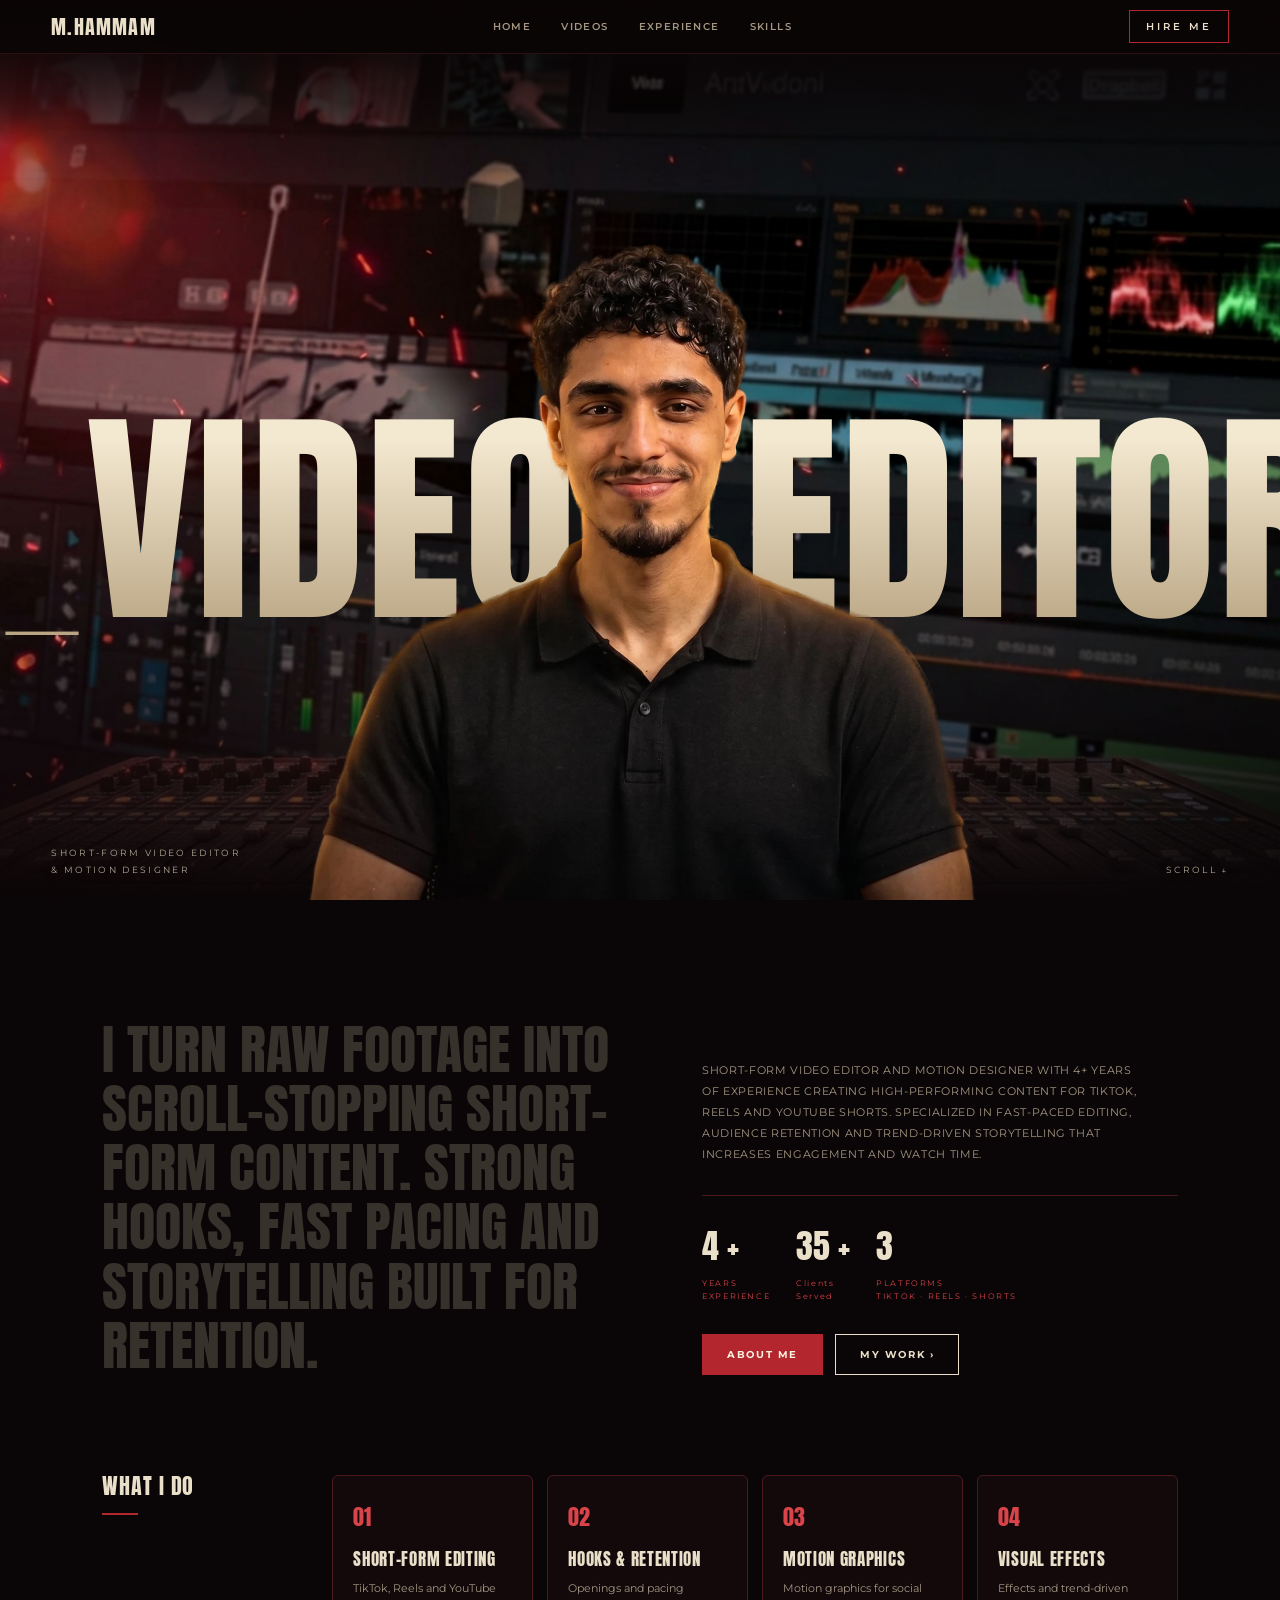
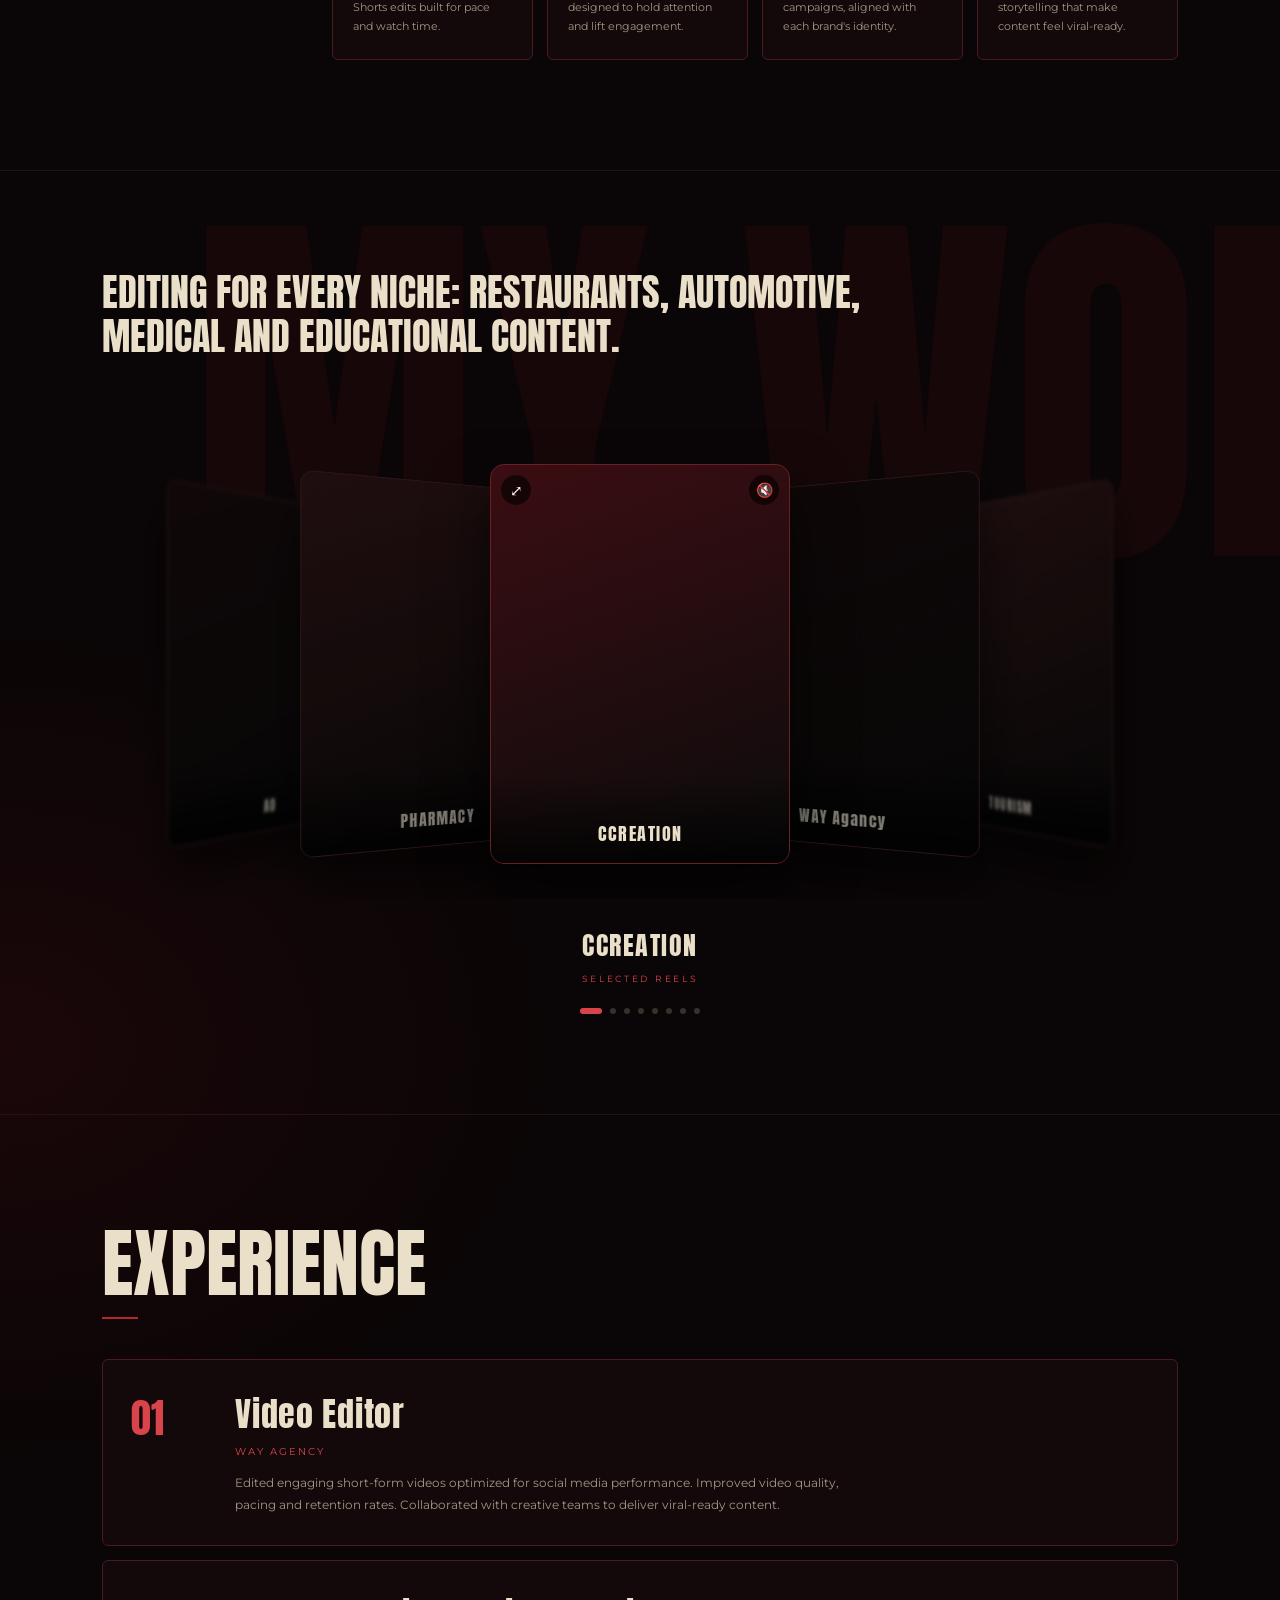
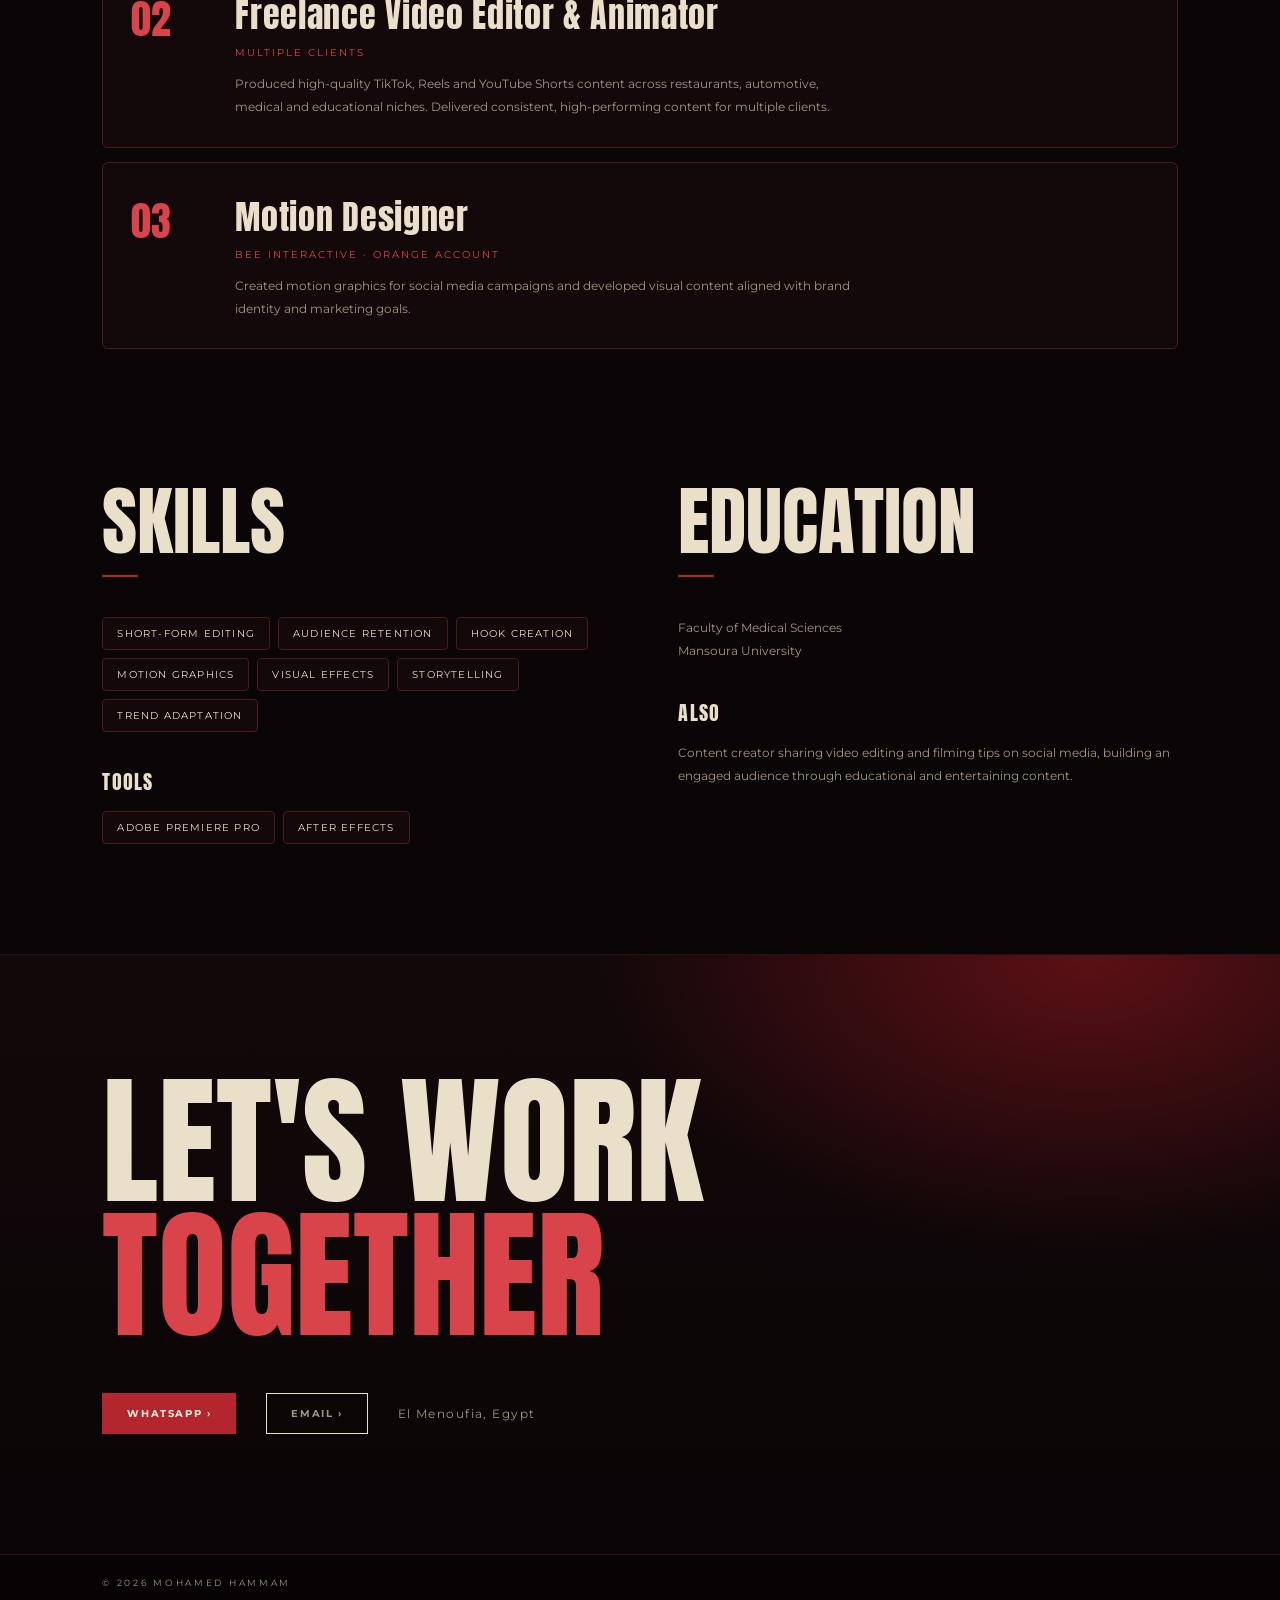
==== index.html @ 6ab86b55 "update" ====
<!DOCTYPE html>
<html lang="en">
<head>
<meta charset="utf-8">
<meta name="viewport" content="width=device-width, initial-scale=1, viewport-fit=cover">
<meta name="theme-color" content="#0a0506">
<title>Mohamed Hammam – Video Editor & Motion Designer</title>
<link rel="preconnect" href="https://fonts.googleapis.com">
<link rel="preconnect" href="https://fonts.gstatic.com" crossorigin>
<link rel="stylesheet" href="https://fonts.googleapis.com/css2?family=Montserrat:wght@400;600;700&display=swap">
<link rel="stylesheet" href="style.css">
</head>
<body>
<header id="hdr">
  <a class="logo" href="#home">M.HAMMAM</a>
  <nav id="nav"><a href="#home">HOME</a><a href="#videos">VIDEOS</a><a href="#experience">EXPERIENCE</a><a href="#skills">SKILLS</a></nav>
  <a class="book" href="#contact">HIRE ME</a>
  <button class="burger" id="burger" type="button" aria-label="Toggle menu" aria-expanded="false" aria-controls="nav"><span></span><span></span><span></span></button>
</header>

<section id="home" class="hero">
  <img class="hbg" src="assets/hero-bg.jpg" alt="" decoding="async">
  <div class="hv"></div>
  <div class="word back">_VIDEO...EDITOR</div>
  <img class="man" src="assets/hero-man.webp" alt="Mohamed Hammam" fetchpriority="high">
  <div class="hbot"><p>SHORT-FORM VIDEO EDITOR<br>&amp; MOTION DESIGNER</p><a href="#videos">SCROLL ↓</a></div>
</section>

<section class="about">
  <h2 class="stmt" id="stmt">I TURN RAW FOOTAGE INTO SCROLL-STOPPING SHORT-FORM CONTENT. STRONG HOOKS, FAST PACING AND STORYTELLING BUILT FOR RETENTION.</h2>
  <div class="aside">
    <p>Short-form video editor and motion designer with 4+ years of experience creating high-performing content for TikTok, Reels and YouTube Shorts. Specialized in fast-paced editing, audience retention and trend-driven storytelling that increases engagement and watch time.</p>
    <div class="stats"><div><b>4 +</b><span>YEARS<br>EXPERIENCE</span></div><div><b>35 +</b><span>Clients<br>Served</span></div><div><b>3</b><span>PLATFORMS<br>TIKTOK · REELS · SHORTS</span></div></div>
    <div class="btns"><a class="btn dark" href="#experience">ABOUT ME</a><a class="btn" href="#videos">MY WORK ›</a></div>
  </div>
</section>

<section class="what">
  <h2 class="h sm">WHAT I DO</h2>
  <div class="cards4">
    <div class="rv"><b>01</b><h3>SHORT-FORM EDITING</h3><p>TikTok, Reels and YouTube Shorts edits built for pace and watch time.</p></div>
    <div class="rv"><b>02</b><h3>HOOKS &amp; RETENTION</h3><p>Openings and pacing designed to hold attention and lift engagement.</p></div>
    <div class="rv"><b>03</b><h3>MOTION GRAPHICS</h3><p>Motion graphics for social campaigns, aligned with each brand's identity.</p></div>
    <div class="rv"><b>04</b><h3>VISUAL EFFECTS</h3><p>Effects and trend-driven storytelling that make content feel viral-ready.</p></div>
  </div>
</section>

<section id="videos" class="works">
  <div class="ghost g2" id="ghost2">MY WORKS MY WORKS</div>
  <div class="intro"><p class="big">EDITING FOR EVERY NICHE: RESTAURANTS, AUTOMOTIVE, MEDICAL AND EDUCATIONAL CONTENT.</p></div>
  <div class="stage" id="stage"></div>
  <div class="cap"><h3 id="cTitle"></h3><span>SELECTED REELS</span></div>
  <div class="dots" id="dots"></div>
</section>

<section id="experience" class="exp">
  <h2 class="h">EXPERIENCE</h2>
  <article class="rv"><b>01</b><div><h3>Video Editor</h3><em>Way Agency</em><p>Edited engaging short-form videos optimized for social media performance. Improved video quality, pacing and retention rates. Collaborated with creative teams to deliver viral-ready content.</p></div></article>
  <article class="rv"><b>02</b><div><h3>Freelance Video Editor &amp; Animator</h3><em>Multiple clients</em><p>Produced high-quality TikTok, Reels and YouTube Shorts content across restaurants, automotive, medical and educational niches. Delivered consistent, high-performing content for multiple clients.</p></div></article>
  <article class="rv"><b>03</b><div><h3>Motion Designer</h3><em>Bee Interactive · Orange Account</em><p>Created motion graphics for social media campaigns and developed visual content aligned with brand identity and marketing goals.</p></div></article>
</section>

<section id="skills" class="skills">
  <div class="col rv"><h2 class="h">SKILLS</h2><div class="chips"><span>Short-form Editing</span><span>Audience Retention</span><span>Hook Creation</span><span>Motion Graphics</span><span>Visual Effects</span><span>Storytelling</span><span>Trend Adaptation</span></div>
  <h3 class="sub">TOOLS</h3><div class="chips"><span>Adobe Premiere Pro</span><span>After Effects</span></div></div>
  <div class="col rv"><h2 class="h">EDUCATION</h2><p>Faculty of Medical Sciences<br>Mansoura University</p><h3 class="sub">ALSO</h3><p>Content creator sharing video editing and filming tips on social media, building an engaged audience through educational and entertaining content.</p></div>
</section>

<section id="contact" class="contact">
  <h2 class="mega">LET'S WORK<br><em>TOGETHER</em></h2>
  <div class="links"><a class="btn dark" href="https://wa.me/201019810215?text=Hello%20Mohamed%2C%20I%20saw%20your%20portfolio%20and%20I%27d%20like%20to%20work%20with%20you." target="_blank" rel="noopener">WHATSAPP ›</a><a class="btn" href="mailto:medo.hamam2004@gmail.com?subject=Video%20editing%20project">EMAIL ›</a><span>El Menoufia, Egypt</span></div>
</section>
<footer>© 2026 MOHAMED HAMMAM</footer>
<div class="lb" id="lb"><button class="lbx" id="lbx" aria-label="Close">✕</button><video id="lbv" controls playsinline></video></div>
<script src="script.js"></script>
</body>
</html>
---- style.css ----
@font-face{font-family:"Anton";src:url(assets/fonts/Anton-Regular.ttf) format("truetype");font-display:swap}
@font-face{font-family:"Playfair Display";font-style:italic;font-weight:400 900;src:url(assets/fonts/PlayfairDisplay-Italic.ttf) format("truetype");font-display:swap}
:root{--bg:#0a0506;--panel:#13090b;--line:#4a1a1f;--ink:#eadfc8;--mut:#a39682;--acc:#b3262e;--acc2:#d9444b;--f:"Anton","Impact","Arial Narrow",sans-serif;--s:"Playfair Display",Georgia,serif;--b:"Montserrat","Helvetica Neue",Arial,sans-serif;--pad:clamp(20px,8vw,160px);--hh:54px;color-scheme:dark}
*{box-sizing:border-box;margin:0}
html{scroll-behavior:smooth;scroll-padding-top:var(--hh);-webkit-text-size-adjust:100%;text-size-adjust:100%}
body{background:radial-gradient(900px 520px at 100% 0,#2a0709,transparent 70%),radial-gradient(800px 600px at 0 55%,#1b0709,transparent 70%),var(--bg);color:var(--ink);font-family:var(--b);overflow-x:hidden;-webkit-tap-highlight-color:transparent}
a{color:inherit;text-decoration:none}
button{font:inherit;color:inherit}

/* ---------- header ---------- */
header{position:fixed;top:0;left:0;right:0;z-index:50;height:var(--hh);padding:0 max(4vw,env(safe-area-inset-right)) 0 max(4vw,env(safe-area-inset-left));display:flex;align-items:center;justify-content:space-between;background:#0a0506cc;-webkit-backdrop-filter:blur(8px);backdrop-filter:blur(8px);border-bottom:1px solid #2a1013;font-size:10px;letter-spacing:.14em;font-weight:600}
.logo{font:20px var(--f);letter-spacing:.06em;white-space:nowrap}
header nav{display:flex;gap:30px}
nav a{color:var(--mut);transition:color .3s}nav a:hover{color:var(--ink)}
.book{padding:9px 16px;border:1px solid var(--acc);letter-spacing:.3em;white-space:nowrap;transition:.3s}.book:hover{background:var(--acc)}
.burger{display:none;position:relative;width:40px;height:40px;margin-left:10px;background:none;border:1px solid var(--line);border-radius:4px;cursor:pointer}
.burger span{position:absolute;left:10px;right:10px;height:2px;background:var(--ink);transition:transform .3s,opacity .3s,top .3s}
.burger span:nth-child(1){top:13px}.burger span:nth-child(2){top:19px}.burger span:nth-child(3){top:25px}
header.open .burger span:nth-child(1){top:19px;transform:rotate(45deg)}
header.open .burger span:nth-child(2){opacity:0}
header.open .burger span:nth-child(3){top:19px;transform:rotate(-45deg)}

/* ---------- hero ---------- */
.hero{
  position:relative;
  height:100vh;height:100svh;
  min-height:600px;min-height:min(600px,100svh);
  overflow:hidden;
  background:var(--bg);
  display:flex;justify-content:center;align-items:flex-end;
}
.hbg{
  position:absolute;left:0;right:0;bottom:0;
  width:100%;height:100%;
  object-fit:cover;object-position:center bottom;
  z-index:0;
  -webkit-mask-image:linear-gradient(transparent 0,#000 16%);
  mask-image:linear-gradient(transparent 0,#000 16%);
}
.man{
  position:absolute;left:50%;transform:translateX(-50%);bottom:0;
  max-height:89vh;max-height:89svh;
  width:auto;max-width:95vw;
  object-fit:contain;
  z-index:3;
}
.hv{position:absolute;inset:0;z-index:1;background:linear-gradient(180deg,#0a0506d9 0,transparent 24%,transparent 68%,var(--bg) 100%)}
.word{position:absolute;left:0;right:0;top:45%;text-align:center;font:clamp(44px,18vw,280px)/1 var(--f);white-space:nowrap;letter-spacing:.01em;-webkit-background-clip:text;background-clip:text;color:transparent;user-select:none;will-change:transform}
.word.back{z-index:2;opacity:1;background-image:linear-gradient(180deg,#f3e8d0 15%,#b9a583)}
.pf{position:absolute;z-index:5;left:10%;top:39%;font:italic 500 clamp(24px,5vw,68px)/1 var(--s);color:var(--ink);text-shadow:0 2px 20px #000a}
.yr{position:absolute;z-index:5;left:0;right:0;bottom:5%;text-align:center;font:clamp(28px,4.4vw,60px) var(--f);letter-spacing:.14em;color:var(--acc2);text-shadow:0 2px 20px #000}
.topline{position:absolute;z-index:5;top:76px;left:4vw;right:4vw;display:flex;align-items:center;gap:18px;font-size:9px;letter-spacing:.28em;color:#eadfc8bb}
.topline i{flex:1;height:1px;background:linear-gradient(90deg,#b3262e88,#b3262e22)}
.topline b{display:inline-block;width:6px;height:6px;margin-left:8px;border-radius:50%;background:var(--acc2);box-shadow:0 0 10px var(--acc2)}
.hbot{position:absolute;z-index:5;left:max(4vw,env(safe-area-inset-left));right:max(4vw,env(safe-area-inset-right));bottom:max(22px,env(safe-area-inset-bottom));display:flex;justify-content:space-between;align-items:flex-end;gap:16px;font-size:9px;line-height:1.9;letter-spacing:.26em;color:#eadfc8bb;text-shadow:0 1px 10px #000}

/* ---------- about ---------- */
.about{display:grid;grid-template-columns:1.1fr 1fr;gap:6vw;padding:120px var(--pad) 100px;align-items:end}
.stmt{font:clamp(28px,4.2vw,56px)/1.1 var(--f);text-transform:uppercase;overflow-wrap:break-word}
.stmt span{color:#eadfc833;transition:color .35s}.stmt span.on{color:var(--ink)}.stmt span.lead{color:var(--acc2)}
.aside p{font-size:11px;line-height:1.9;letter-spacing:.06em;max-width:440px;color:var(--mut);text-transform:uppercase}
.stats{display:flex;flex-wrap:wrap;gap:20px 26px;margin-top:30px;padding-top:24px;border-top:1px solid var(--line)}
.stats b{display:block;font:34px var(--f);color:var(--ink)}
.stats span{display:block;margin-top:6px;font-size:8px;line-height:1.7;letter-spacing:.2em;color:var(--acc2)}
.btns{display:flex;gap:12px;margin-top:30px;flex-wrap:wrap}
.btn{display:inline-block;padding:13px 24px;border:1px solid var(--ink);font-size:10px;font-weight:700;letter-spacing:.16em;transition:.3s}
.btn.dark{background:var(--acc);border-color:var(--acc);color:#fbf3e2}.btn:hover{background:var(--acc2);border-color:var(--acc2);color:#fbf3e2}

/* ---------- what i do ---------- */
.what{display:grid;grid-template-columns:200px 1fr;gap:30px;padding:0 var(--pad) 110px;align-items:start}
.cards4{display:grid;grid-template-columns:repeat(4,1fr);gap:14px}
.cards4>div{padding:24px 20px;background:var(--panel);border:1px solid var(--line);border-radius:6px}
.cards4 b{font:22px var(--f);color:var(--acc2)}
.cards4 h3{margin:16px 0 10px;font:17px/1.2 var(--f);letter-spacing:.04em}
.cards4 p{font-size:11px;line-height:1.7;color:var(--mut)}

/* ---------- works / reels ---------- */
.works{position:relative;padding:100px 0;overflow:hidden;border-top:1px solid #2a1013}
.ghost{position:absolute;left:0;top:30px;white-space:nowrap;font:clamp(180px,30vw,420px)/1 var(--f);color:#b3262e14;pointer-events:none;will-change:transform}
.intro{position:relative;padding:0 var(--pad)}
.big{max-width:760px;font:clamp(22px,3vw,38px)/1.15 var(--f)}
.stage{--w:clamp(200px,58vw,300px);position:relative;width:100%;height:calc(var(--w)*1.3334 + 70px);margin-top:70px;perspective:1100px;overflow:hidden;touch-action:pan-y;user-select:none;-webkit-user-select:none;cursor:grab}
.card{position:absolute;left:50%;top:50%;width:var(--w);aspect-ratio:3/4;border-radius:14px;overflow:hidden;border:1px solid #6a1f25;box-shadow:0 30px 60px #000a;transition:transform .85s cubic-bezier(.2,.8,.2,1),opacity .6s,filter .6s;will-change:transform}
.card video{position:absolute;inset:0;width:100%;height:100%;object-fit:cover;background:#1a0b0d;pointer-events:none}
.card .ttl{position:absolute;inset:auto 0 0;padding:48px 14px 16px;background:linear-gradient(transparent,#000c);color:var(--ink);font:18px var(--f);letter-spacing:.08em;text-align:center}
.snd{position:absolute;right:10px;top:10px;width:30px;height:30px;border-radius:50%;background:#0009;display:grid;place-items:center;font-size:14px;opacity:0;transition:.3s}
.card.on .snd{opacity:1}
.xbtn{position:absolute;left:10px;top:10px;z-index:4;width:30px;height:30px;border:0;border-radius:50%;background:#0009;color:#fff;font-size:15px;cursor:pointer;display:grid;place-items:center;opacity:0;pointer-events:none;transition:.3s}
.xbtn:hover{background:var(--acc)}.card.on .xbtn{opacity:1;pointer-events:auto}
.cap{text-align:center;margin-top:26px;padding:0 var(--pad)}.cap h3{font:26px var(--f);letter-spacing:.06em}.cap span{display:block;margin-top:8px;font-size:9px;letter-spacing:.3em;color:var(--acc2)}
.dots{display:flex;gap:8px;justify-content:center;margin-top:24px;flex-wrap:wrap;padding:0 var(--pad)}
.dots i{position:relative;width:6px;height:6px;border-radius:50%;background:#eadfc833;cursor:pointer;transition:.4s}.dots i.on{background:var(--acc2);width:22px;border-radius:6px}
.dots i::after{content:"";position:absolute;inset:-12px -4px} /* bigger tap area */
.lb{position:fixed;inset:0;z-index:100;background:#050203f2;display:none;align-items:center;justify-content:center;padding:24px}
.lb.open{display:flex;animation:lbin .3s}
@keyframes lbin{from{opacity:0}to{opacity:1}}
.lb video{max-width:94vw;max-height:88vh;max-height:88dvh;border-radius:12px;background:#000;box-shadow:0 30px 80px #000}
.lbx{position:absolute;top:max(18px,env(safe-area-inset-top));right:max(22px,env(safe-area-inset-right));width:40px;height:40px;border-radius:50%;border:1px solid #eadfc866;background:#0006;color:#fff;font-size:18px;cursor:pointer;z-index:2}
.lbx:hover{background:var(--acc);border-color:var(--acc)}

/* ---------- sections ---------- */
.h{font:clamp(34px,6vw,76px)/1 var(--f);margin-bottom:40px}
.h::after{content:"";display:block;width:36px;height:2px;margin-top:16px;background:var(--acc)}
.h.sm{font-size:22px;letter-spacing:.04em;margin:0}
.exp{padding:110px var(--pad) 60px;border-top:1px solid #2a1013}
.exp article{display:grid;grid-template-columns:84px 1fr;gap:20px;padding:28px;margin-bottom:14px;background:var(--panel);border:1px solid var(--line);border-radius:6px}
.exp b{font:40px var(--f);color:var(--acc2)}
.exp h3{font:clamp(22px,3vw,34px) var(--f);letter-spacing:.02em}
.exp em{display:block;margin:6px 0 14px;font-style:normal;font-size:10px;letter-spacing:.2em;color:var(--acc2);text-transform:uppercase}
.exp p,.skills p{font-size:12px;line-height:1.9;max-width:620px;color:var(--mut)}
.skills{display:grid;grid-template-columns:1fr 1fr;gap:6vw;padding:60px var(--pad) 110px}
.sub{font:20px var(--f);margin:34px 0 14px;letter-spacing:.06em}
.chips{display:flex;flex-wrap:wrap;gap:8px}.chips span{padding:9px 14px;background:var(--panel);border:1px solid var(--line);border-radius:4px;font-size:10px;letter-spacing:.12em;text-transform:uppercase}
.contact{padding:120px var(--pad);background:radial-gradient(700px 420px at 85% 0,#5c1015,transparent 70%),linear-gradient(#12080a,#0a0506);border-top:1px solid #2a1013}
.mega{font:clamp(48px,11vw,160px)/.95 var(--f)}.mega em{font-style:normal;color:var(--acc2)}
.links{display:flex;flex-wrap:wrap;gap:14px 30px;align-items:center;margin-top:50px;font-size:12px;letter-spacing:.12em;color:var(--mut)}
footer{padding:22px var(--pad);padding-bottom:max(22px,env(safe-area-inset-bottom));background:#070304;color:var(--mut);font-size:9px;letter-spacing:.3em;border-top:1px solid #2a1013}
.rv{opacity:0;transform:translateY(30px);transition:opacity .9s,transform .9s}.rv.in{opacity:1;transform:none}

/* ---------- large screens ---------- */
@media(min-width:1600px){
  .stage{--w:340px}
}

/* ---------- laptops / small desktops ---------- */
@media(max-width:1200px){
  .what{grid-template-columns:1fr;gap:24px;padding-bottom:90px}
  .cards4{grid-template-columns:repeat(2,1fr)}
}

/* ---------- iPad / phones: bigger person, word behind him (JS fine-tunes size & position) ---------- */
@media(max-width:1100px){
  .word{top:56%;font-size:15vw}
  .man{max-width:none;max-height:none;height:70svh;width:auto}
  /* soft fade at the very bottom so the small text stays readable over the person */
  .hero::after{content:"";position:absolute;left:0;right:0;bottom:0;height:22%;z-index:4;pointer-events:none;background:linear-gradient(transparent,#0a0506cc)}
}

/* ---------- tablets ---------- */
@media(max-width:900px){
  header nav{gap:22px}
  .about{grid-template-columns:1fr;gap:40px;padding-top:90px;padding-bottom:80px}
  .aside p{max-width:560px}
  .skills{grid-template-columns:1fr;gap:20px}
  .works{padding:80px 0}
  .exp{padding-top:90px}
  .contact{padding-top:90px;padding-bottom:90px}
}

/* ---------- phones ---------- */
@media(max-width:700px){
  :root{--hh:56px}
  header{font-size:10px}
  .burger{display:block}
  .book{margin-left:auto;padding:9px 12px;letter-spacing:.2em}
  header nav{
    position:absolute;top:100%;left:0;right:0;
    flex-direction:column;gap:0;
    padding:6px 0 12px;
    background:#0a0506f7;border-bottom:1px solid #2a1013;
    opacity:0;visibility:hidden;transform:translateY(-8px);
    transition:opacity .25s,transform .25s,visibility .25s;
  }
  header.open nav{opacity:1;visibility:visible;transform:none}
  header nav a{padding:16px 6vw;font-size:12px;letter-spacing:.2em;border-bottom:1px solid #1d0c0f}
  header nav a:last-child{border-bottom:0}
  .hbot{letter-spacing:.14em;font-size:10px}
  .about{padding-top:70px;padding-bottom:60px}
  .aside p{font-size:12px}
  .stats span{font-size:9px}
  .btn{padding:15px 22px;font-size:11px}
  .what{padding-bottom:70px}
  .cards4 p{font-size:12px}
  .works{padding:70px 0}
  .stage{margin-top:44px;height:calc(var(--w)*1.3334 + 50px)}
  .cap h3{font-size:22px}
  .exp{padding-top:70px}
  .exp article{grid-template-columns:44px 1fr;gap:12px;padding:20px}
  .exp b{font-size:30px}
  .exp p,.skills p{font-size:13px}
  .exp em{letter-spacing:.14em}
  .chips span{font-size:10px;padding:8px 12px}
  .skills{padding-top:40px;padding-bottom:80px}
  .contact{padding-top:70px;padding-bottom:70px}
  .links{margin-top:36px}
  .lb{padding:12px}
}

/* ---------- small phones ---------- */
@media(max-width:420px){
  .logo{font-size:18px}
  .book{letter-spacing:.14em;padding:8px 10px}
  .stats{gap:18px}
  .stats b{font-size:30px}
  .stats span{letter-spacing:.14em}
  .cards4>div{padding:20px 16px}
  .hbot a{display:none}
}

/* ---------- phones in landscape (short screens) ---------- */
@media(max-height:500px) and (orientation:landscape){
  .hero{height:auto;min-height:100svh}
  .about{padding-top:80px}
}

/* ---------- touch screens ---------- */
@media(pointer:coarse){
  .xbtn,.snd{width:38px;height:38px;font-size:16px}
}

@media(prefers-reduced-motion:reduce){*{transition:none!important;scroll-behavior:auto!important}.rv{opacity:1;transform:none}}
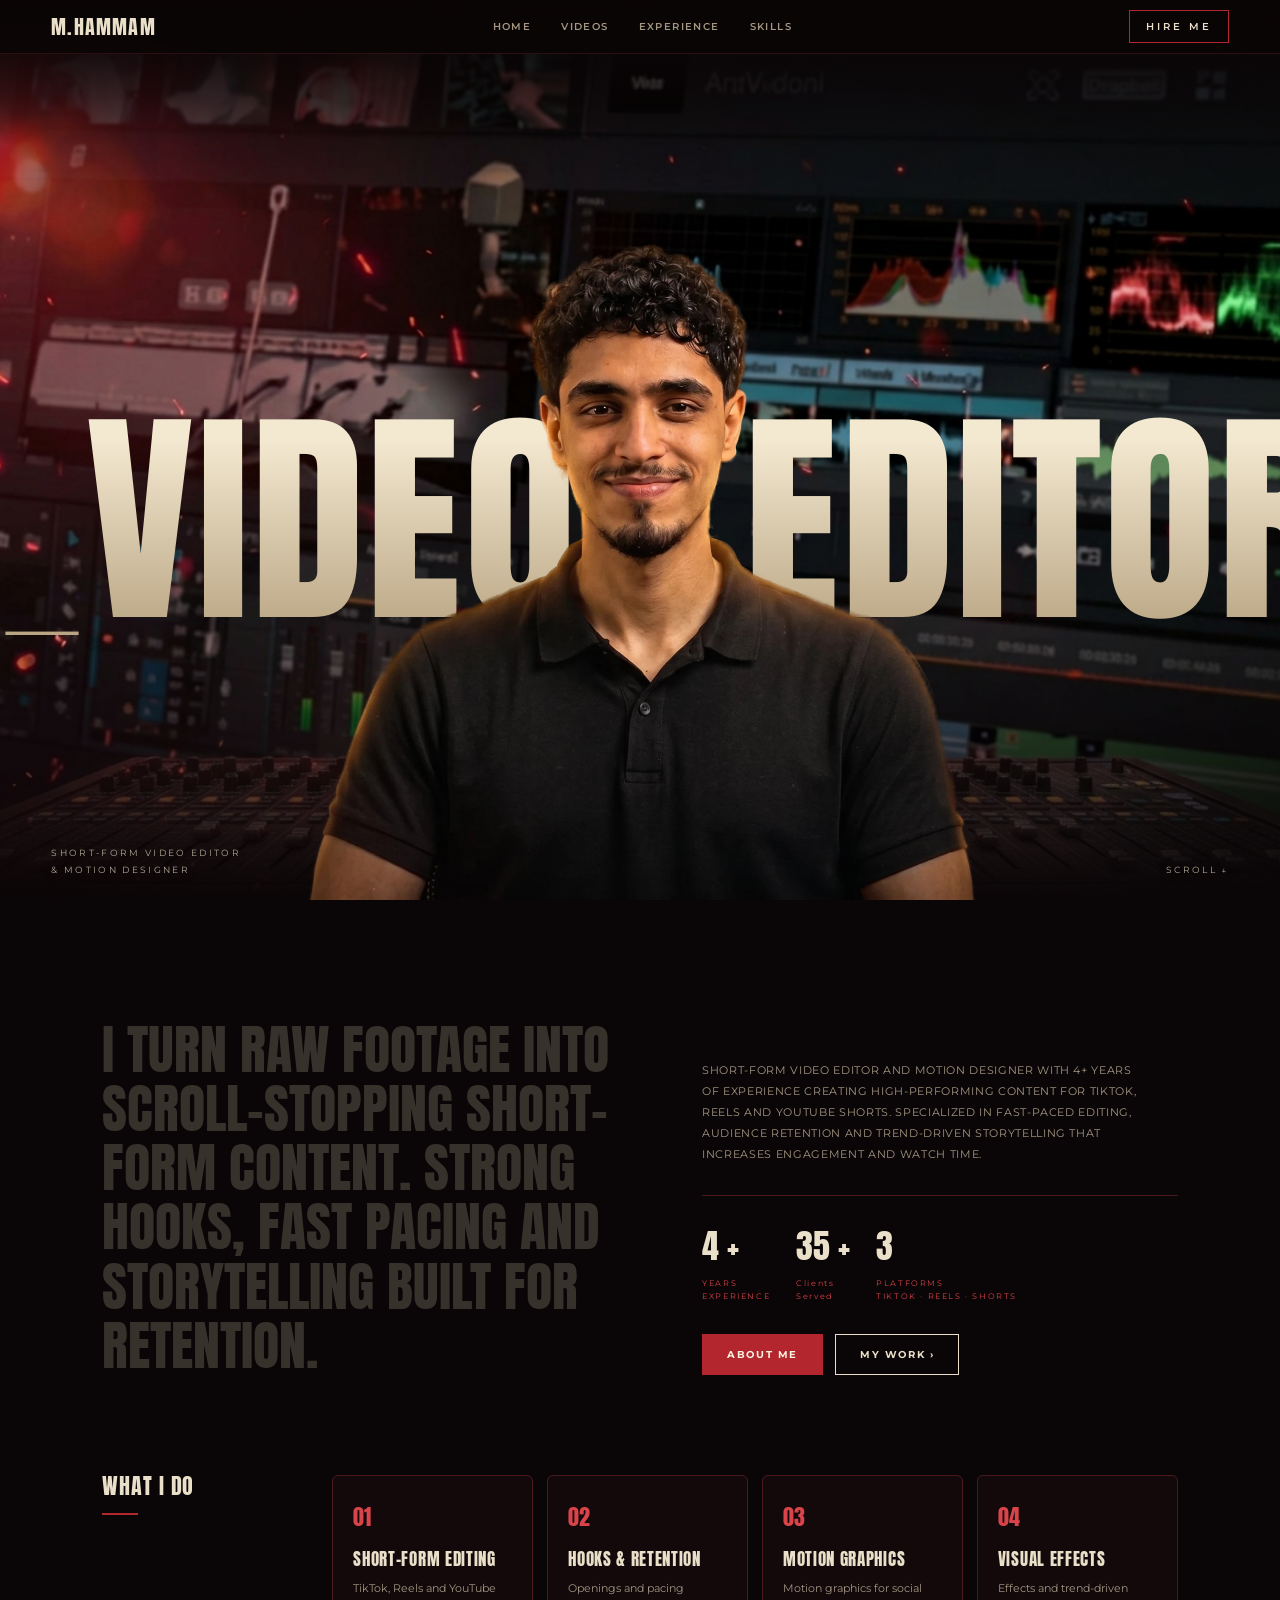
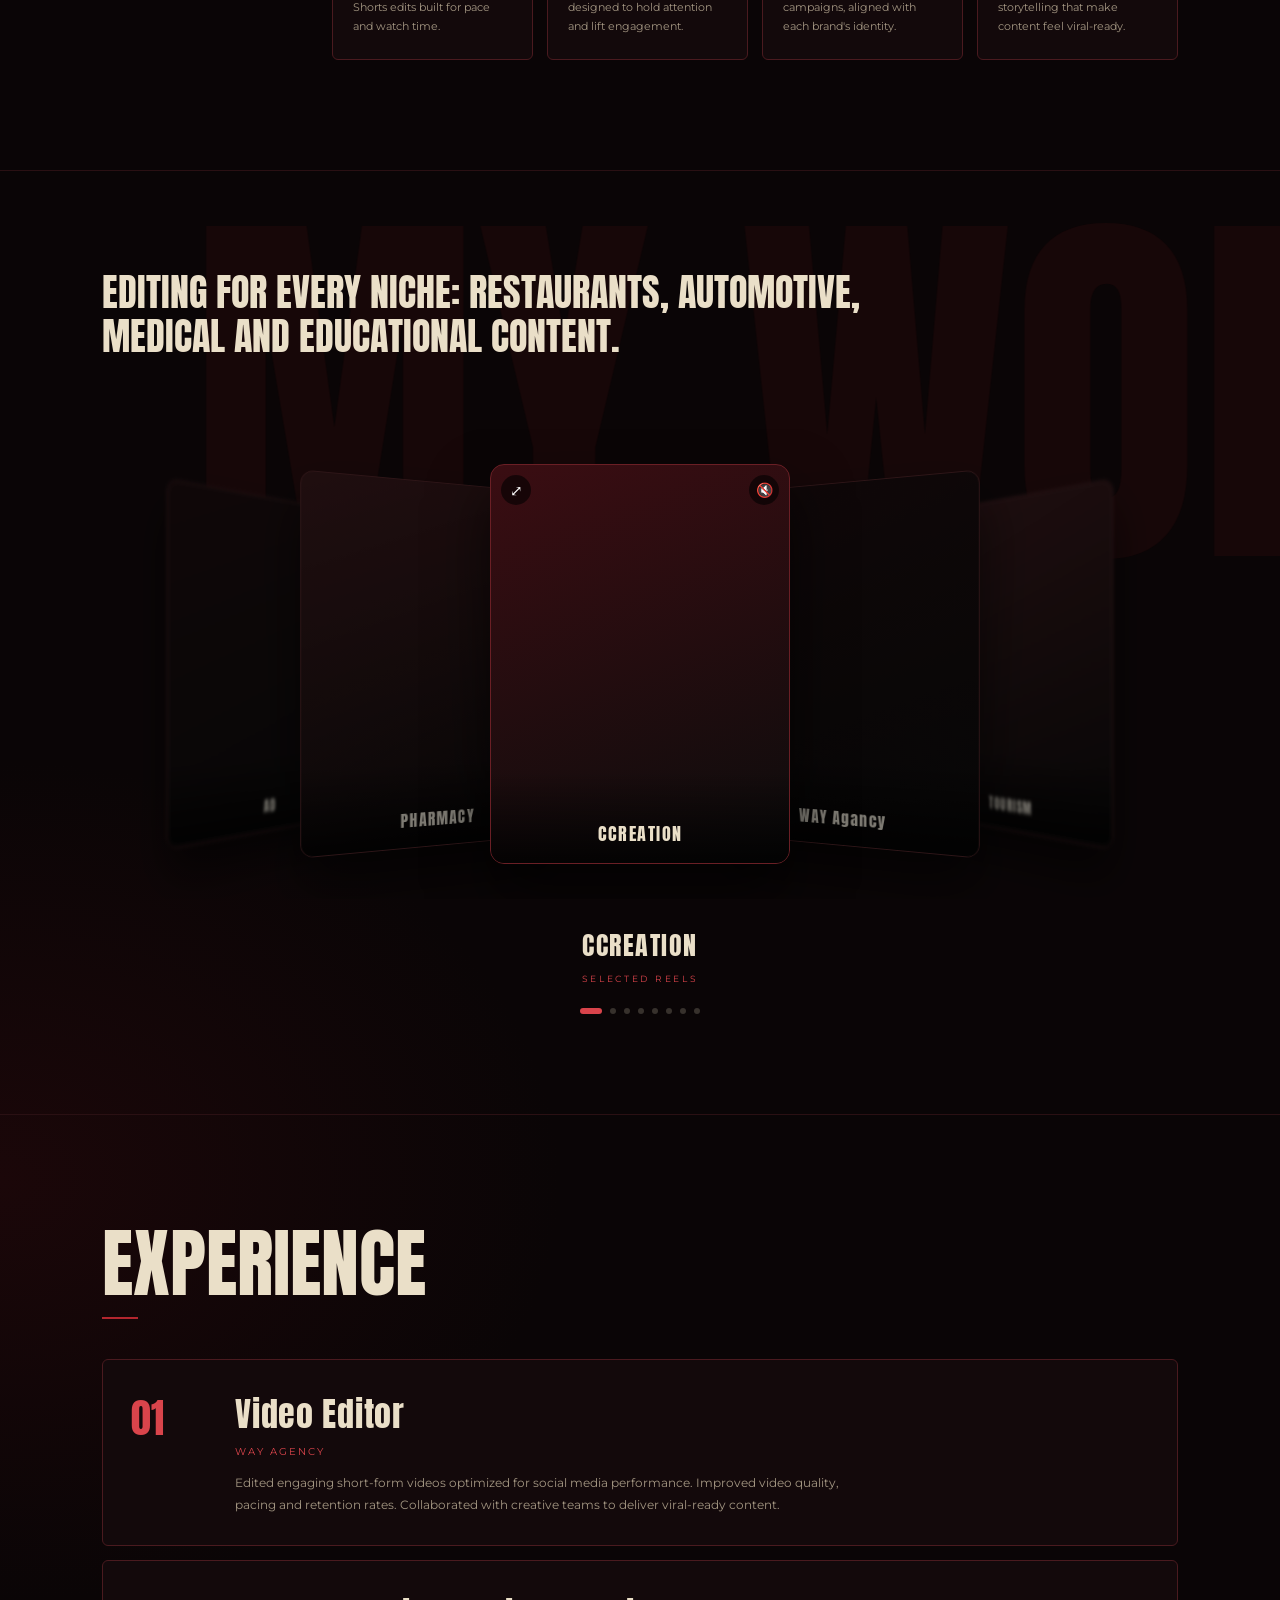
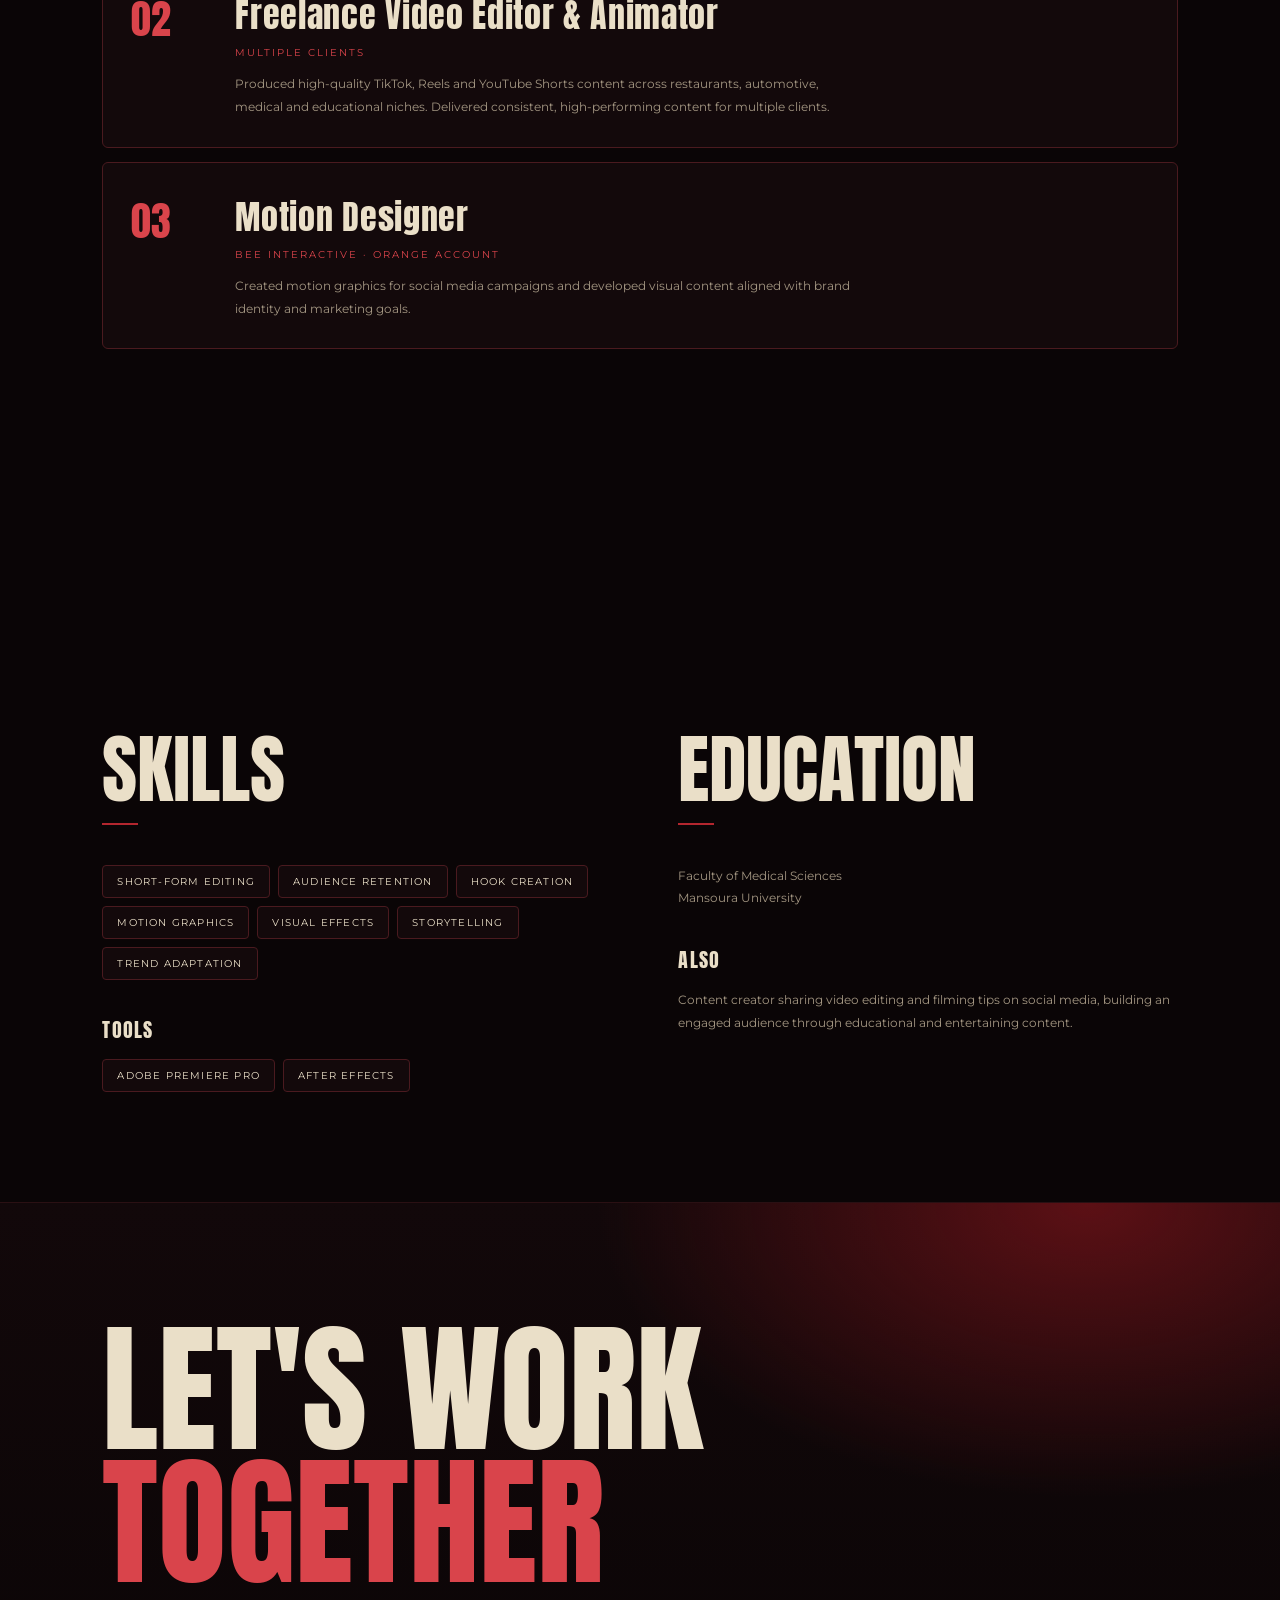
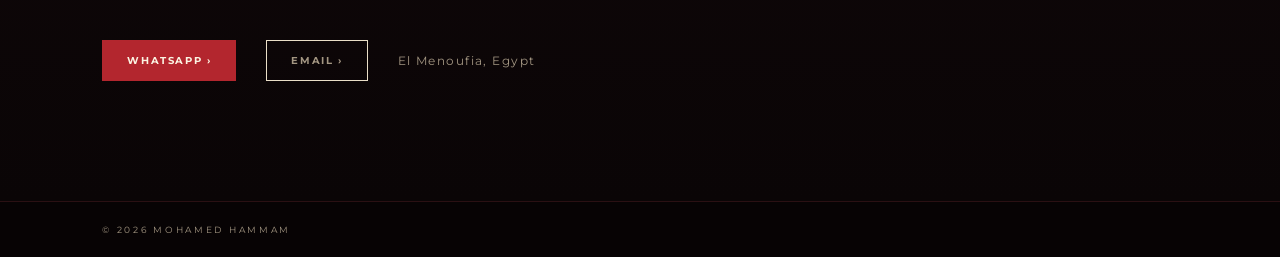
==== commit 32a9fa7d: "Update index.html" ====
--- a/index.html
+++ b/index.html
@@ -58,6 +58,11 @@
   <article class="rv"><b>01</b><div><h3>Video Editor</h3><em>Way Agency</em><p>Edited engaging short-form videos optimized for social media performance. Improved video quality, pacing and retention rates. Collaborated with creative teams to deliver viral-ready content.</p></div></article>
   <article class="rv"><b>02</b><div><h3>Freelance Video Editor &amp; Animator</h3><em>Multiple clients</em><p>Produced high-quality TikTok, Reels and YouTube Shorts content across restaurants, automotive, medical and educational niches. Delivered consistent, high-performing content for multiple clients.</p></div></article>
   <article class="rv"><b>03</b><div><h3>Motion Designer</h3><em>Bee Interactive · Orange Account</em><p>Created motion graphics for social media campaigns and developed visual content aligned with brand identity and marketing goals.</p></div></article>
+  <article class="rv"><b>04</b><div><h3>Video Editor</h3><em>Al-Mashreq United</em><p>One-Year Experience: Worked as a Video Editor at Al-Mashreq United, executing diverse projects across multiple industries.
+
+Multi-Style Editing: Specialized in dynamic automotive commercials, sleek real estate showcases, and custom motion graphics.
+
+Full Post-Production: Delivered high-impact visual stories with optimized pacing, sound design, and color grading.</p></div></article>
 </section>
 
 <section id="skills" class="skills">
@@ -68,10 +73,10 @@
 
 <section id="contact" class="contact">
   <h2 class="mega">LET'S WORK<br><em>TOGETHER</em></h2>
-  <div class="links"><a class="btn dark" href="https://wa.me/201019810215?text=Hello%20Mohamed%2C%20I%20saw%20your%20portfolio%20and%20I%27d%20like%20to%20work%20with%20you." target="_blank" rel="noopener">WHATSAPP ›</a><a class="btn" href="mailto:medo.hamam2004@gmail.com?subject=Video%20editing%20project">EMAIL ›</a><span>El Menoufia, Egypt</span></div>
+  <div class="links"><a class="btn dark" href="https://wa.me/201120737081?text=Hello%20Mohamed%2C%20I%20saw%20your%20portfolio%20and%20I%27d%20like%20to%20work%20with%20you." target="_blank" rel="noopener">WHATSAPP ›</a><a class="btn" href="mailto:medo.hamam2004@gmail.com?subject=Video%20editing%20project">EMAIL ›</a><span>El Menoufia, Egypt</span></div>
 </section>
 <footer>© 2026 MOHAMED HAMMAM</footer>
 <div class="lb" id="lb"><button class="lbx" id="lbx" aria-label="Close">✕</button><video id="lbv" controls playsinline></video></div>
 <script src="script.js"></script>
 </body>
-</html>+</html>
